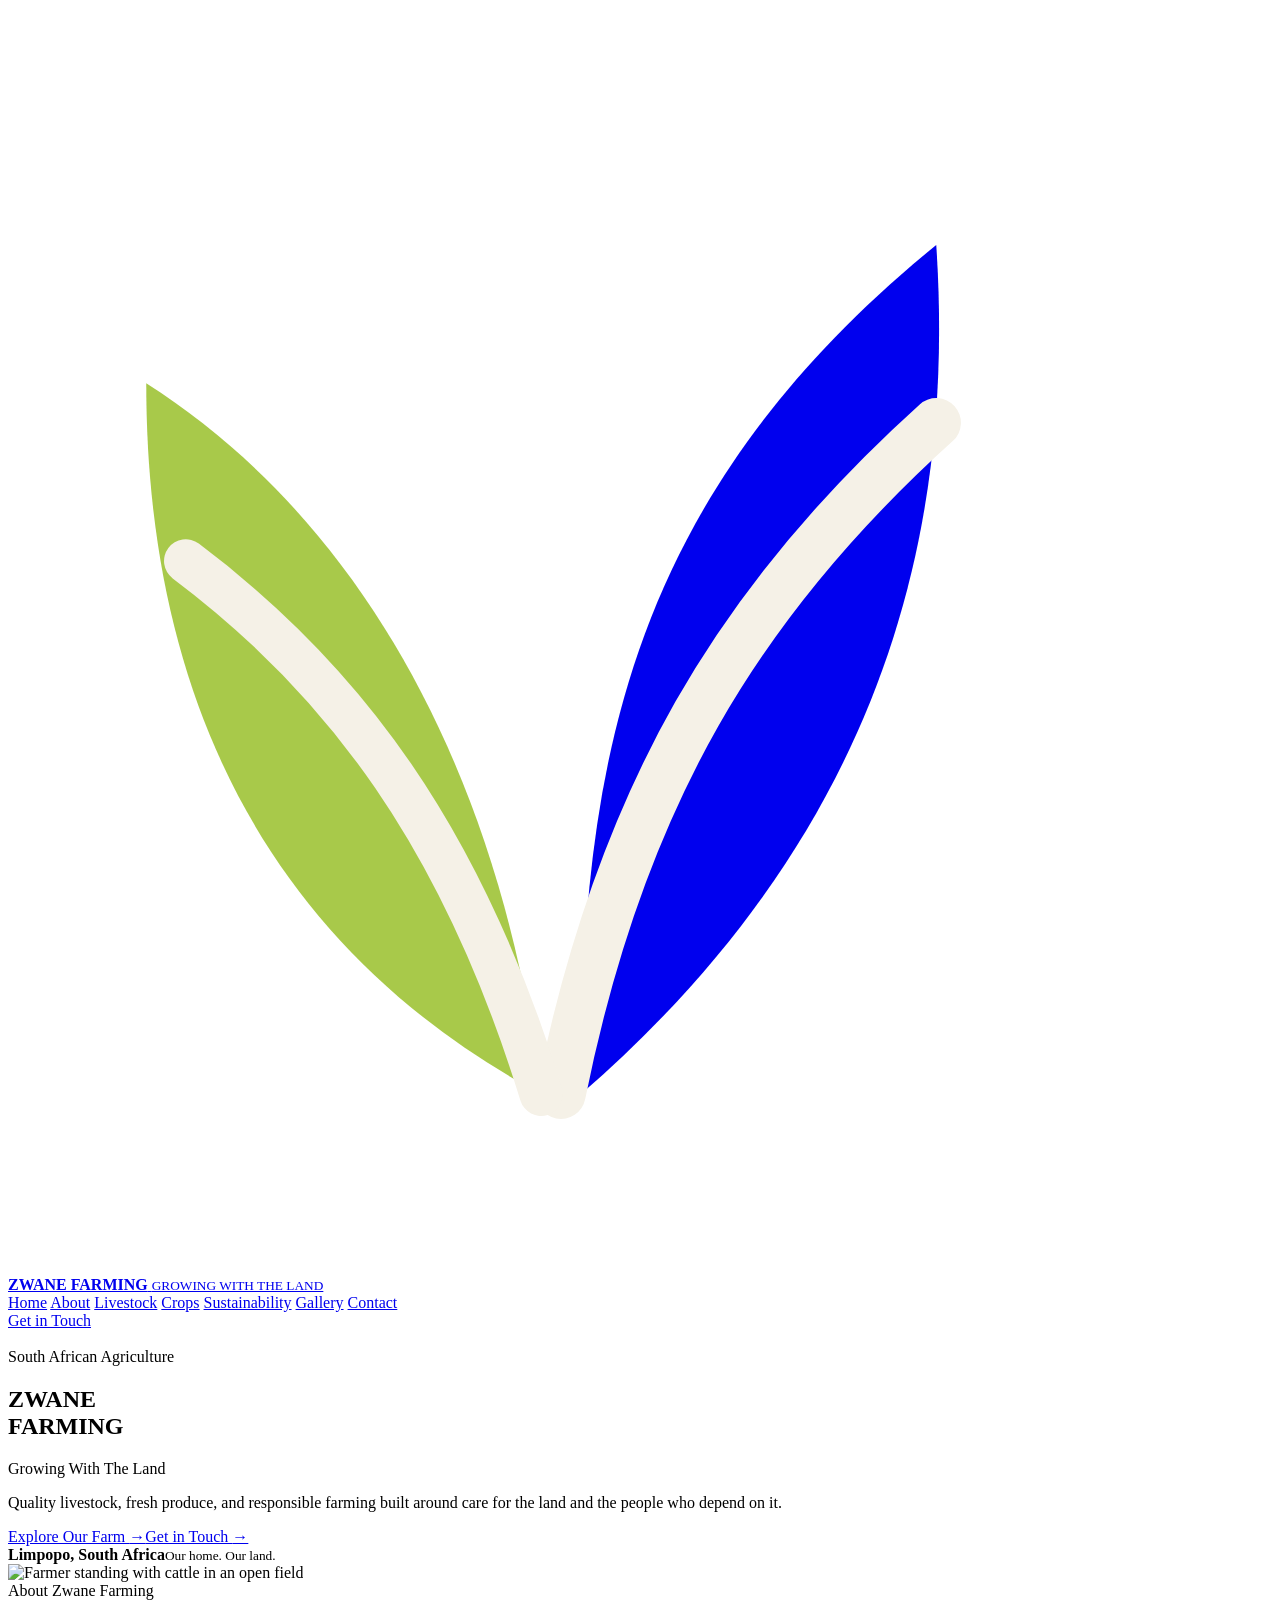
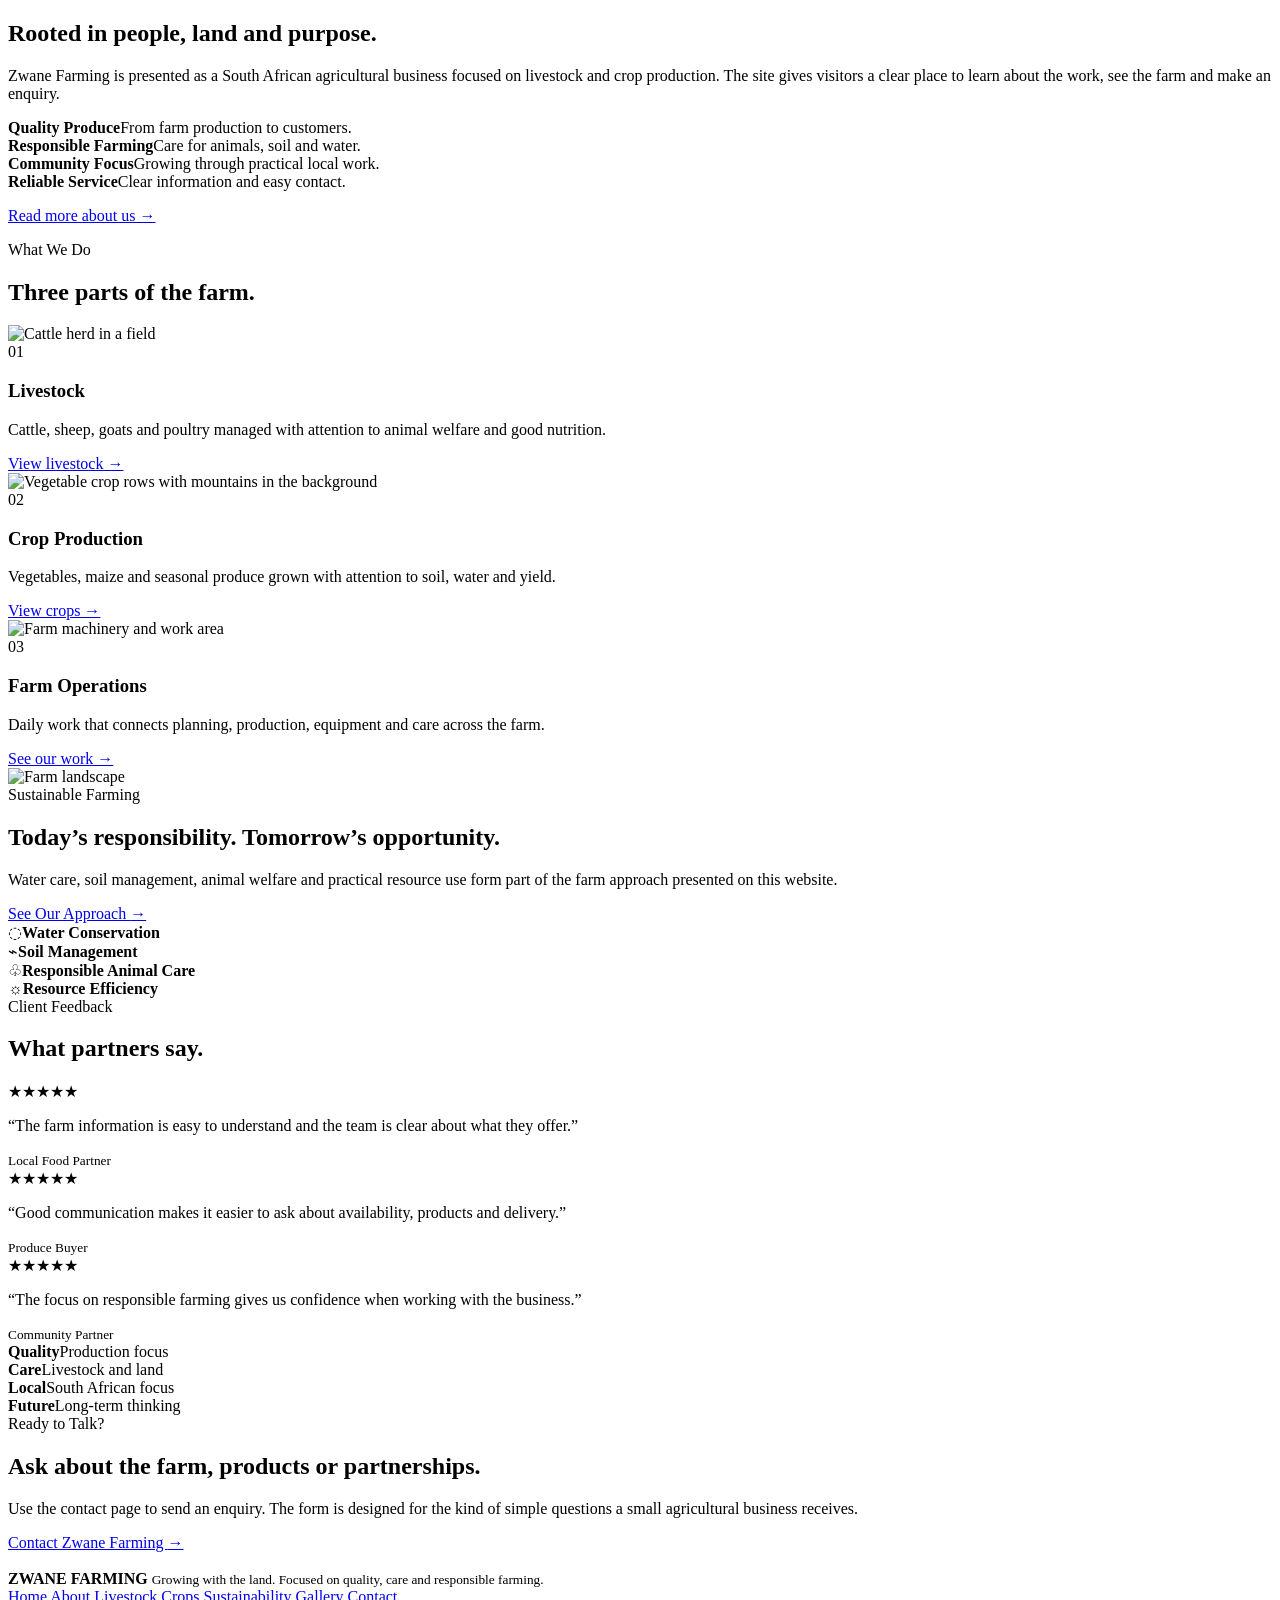
==== index.html @ e6c03361 "Add home page" ====
<!doctype html><html lang="en"><head><meta charset="utf-8"><meta name="viewport" content="width=device-width, initial-scale=1"><meta name="description" content="Zwane Farming is a South African agriculture website concept focused on livestock, crops and responsible farming."><meta name="author" content="Zwane Farming"><title>Growing With The Land | Zwane Farming</title><link rel="stylesheet" href="css/style.css"></head><body><header class="site-header">
    <div class="container nav-wrap">
        <a class="brand" href="index.html" aria-label="Zwane Farming home">
            <svg class="brand-mark" viewBox="0 0 64 64" aria-hidden="true">
                <path d="M29 55C29 39 31 25 47 12C48 27 44 42 29 55Z" fill="currentColor"/>
                <path d="M27 55C25 39 18 26 7 19C7 36 14 48 27 55Z" fill="#A8C94A"/>
                <path d="M28 55C31 40 37 30 47 21" fill="none" stroke="#F5F1E7" stroke-width="2.5" stroke-linecap="round"/>
                <path d="M27 55C23 42 17 34 9 28" fill="none" stroke="#F5F1E7" stroke-width="2.2" stroke-linecap="round"/>
            </svg>
            <span class="brand-text">
                <strong>ZWANE FARMING</strong>
                <small>GROWING WITH THE LAND</small>
            </span>
        </a>
        <nav class="main-nav" aria-label="Main navigation">
                <a href="index.html" aria-current="page">Home</a>
                <a href="about.html">About</a>
                <a href="livestock.html">Livestock</a>
                <a href="crops.html">Crops</a>
                <a href="sustainability.html">Sustainability</a>
                <a href="gallery.html">Gallery</a>
                <a href="contact.html">Contact</a>
        </nav>
        <div class="header-actions">
            <a class="nav-cta" href="contact.html">Get in Touch</a>
        </div>
    </div>
</header><main>
<section class="hero" id="home"><picture><source media="(max-width: 760px)" srcset="images/hero-900.jpg"><img class="hero-media" src="images/hero-1400.jpg" srcset="images/hero-480.jpg 480w, images/hero-900.jpg 900w, images/hero-1400.jpg 1400w" sizes="100vw" alt="Green fields and mountains at a South African farm"></picture><div class="container hero-content reveal"><div class="section-kicker light">South African Agriculture</div><h1>ZWANE<br>FARMING</h1><p class="hero-tagline">Growing With The Land</p><p class="hero-copy">Quality livestock, fresh produce, and responsible farming built around care for the land and the people who depend on it.</p><div class="hero-actions"><a class="btn btn-primary" href="about.html">Explore Our Farm <span>→</span></a><a class="btn btn-secondary" href="contact.html">Get in Touch <span>→</span></a></div></div><div class="hero-note"><strong>Limpopo, South Africa</strong><small>Our home. Our land.</small></div></section>
<section class="section section--cream"><div class="container intro-grid"><div class="image-card"><picture><source media="(max-width: 760px)" srcset="images/farmer-900.jpg"><img src="images/farmer-900.jpg" srcset="images/farmer-480.jpg 480w, images/farmer-900.jpg 900w, images/farmer-1400.jpg 1400w" sizes="(max-width: 760px) 92vw, 48vw" alt="Farmer standing with cattle in an open field" loading="lazy"></picture></div><div class="text-block"><div class="section-kicker">About Zwane Farming</div><h2>Rooted in people, land and purpose.</h2><p class="lead">Zwane Farming is presented as a South African agricultural business focused on livestock and crop production. The site gives visitors a clear place to learn about the work, see the farm and make an enquiry.</p><div class="value-grid"><div class="value-card"><strong>Quality Produce</strong><span>From farm production to customers.</span></div><div class="value-card"><strong>Responsible Farming</strong><span>Care for animals, soil and water.</span></div><div class="value-card"><strong>Community Focus</strong><span>Growing through practical local work.</span></div><div class="value-card"><strong>Reliable Service</strong><span>Clear information and easy contact.</span></div></div><p><a class="text-link" href="about.html">Read more about us →</a></p></div></div></section>
<section class="section section--white"><div class="container"><div class="section-kicker">What We Do</div><h2>Three parts of the farm.</h2><div class="card-grid"><article class="service-card"><img src="images/cattle-900.jpg" srcset="images/cattle-480.jpg 480w, images/cattle-900.jpg 900w, images/cattle-1400.jpg 1400w" sizes="(max-width: 760px) 92vw, 31vw" alt="Cattle herd in a field" loading="lazy"><div class="service-body"><span class="number">01</span><h3>Livestock</h3><p>Cattle, sheep, goats and poultry managed with attention to animal welfare and good nutrition.</p><a class="text-link" href="livestock.html">View livestock →</a></div></article><article class="service-card"><img src="images/crops-900.jpg" srcset="images/crops-480.jpg 480w, images/crops-900.jpg 900w, images/crops-1400.jpg 1400w" sizes="(max-width: 760px) 92vw, 31vw" alt="Vegetable crop rows with mountains in the background" loading="lazy"><div class="service-body"><span class="number">02</span><h3>Crop Production</h3><p>Vegetables, maize and seasonal produce grown with attention to soil, water and yield.</p><a class="text-link" href="crops.html">View crops →</a></div></article><article class="service-card"><img src="images/operations-900.jpg" srcset="images/operations-480.jpg 480w, images/operations-900.jpg 900w, images/operations-1400.jpg 1400w" sizes="(max-width: 760px) 92vw, 31vw" alt="Farm machinery and work area" loading="lazy"><div class="service-body"><span class="number">03</span><h3>Farm Operations</h3><p>Daily work that connects planning, production, equipment and care across the farm.</p><a class="text-link" href="about.html#operations">See our work →</a></div></article></div></div></section>
<section class="section sustain"><img class="sustain-bg" src="images/hero-1400.jpg" alt="Farm landscape" aria-hidden="true" loading="lazy"><div class="sustain-overlay"></div><div class="container sustain-inner"><div class="sustain-copy"><div class="section-kicker light">Sustainable Farming</div><h2>Today’s responsibility. Tomorrow’s opportunity.</h2><p>Water care, soil management, animal welfare and practical resource use form part of the farm approach presented on this website.</p><a class="btn btn-primary" href="sustainability.html">See Our Approach <span>→</span></a></div><div class="sustain-points"><div class="sustain-point"><span>◌</span><strong>Water Conservation</strong></div><div class="sustain-point"><span>⌁</span><strong>Soil Management</strong></div><div class="sustain-point"><span>♧</span><strong>Responsible Animal Care</strong></div><div class="sustain-point"><span>☼</span><strong>Resource Efficiency</strong></div></div></div></section>
<section class="section section--cream"><div class="container"><div class="section-kicker">Client Feedback</div><h2>What partners say.</h2><div class="testimonial-grid"><article class="testimonial"><div class="stars">★★★★★</div><p>“The farm information is easy to understand and the team is clear about what they offer.”</p><small>Local Food Partner</small></article><article class="testimonial"><div class="stars">★★★★★</div><p>“Good communication makes it easier to ask about availability, products and delivery.”</p><small>Produce Buyer</small></article><article class="testimonial"><div class="stars">★★★★★</div><p>“The focus on responsible farming gives us confidence when working with the business.”</p><small>Community Partner</small></article></div></div></section>
<section class="section stats"><div class="container stats-grid"><div class="stat"><strong>Quality</strong><span>Production focus</span></div><div class="stat"><strong>Care</strong><span>Livestock and land</span></div><div class="stat"><strong>Local</strong><span>South African focus</span></div><div class="stat"><strong>Future</strong><span>Long-term thinking</span></div></div></section>
<section class="section section--white"><div class="container two-col"><div class="text-block"><div class="section-kicker">Ready to Talk?</div><h2>Ask about the farm, products or partnerships.</h2><p class="lead">Use the contact page to send an enquiry. The form is designed for the kind of simple questions a small agricultural business receives.</p><a class="btn btn-primary" href="contact.html">Contact Zwane Farming <span>→</span></a></div><div class="image-card"><picture><img src="images/crops-900.jpg" srcset="images/crops-480.jpg 480w, images/crops-900.jpg 900w, images/crops-1400.jpg 1400w" sizes="(max-width: 760px) 92vw, 45vw" alt="Crop field at Zwane Farming" loading="lazy"></picture></div></div></section></main><footer class="site-footer">
    <div class="container footer-inner">
        <div class="footer-brand-copy">
            <strong>ZWANE FARMING</strong>
            <small>Growing with the land. Focused on quality, care and responsible farming.</small>
        </div>
        <nav class="footer-links" aria-label="Footer navigation">
            <a href="index.html">Home</a>
            <a href="about.html">About</a>
            <a href="livestock.html">Livestock</a>
            <a href="crops.html">Crops</a>
            <a href="sustainability.html">Sustainability</a>
            <a href="gallery.html">Gallery</a>
            <a href="contact.html">Contact</a>
        </nav>
        <small class="copyright">© 2026 Zwane Farming</small>
    </div>
</footer></body></html>
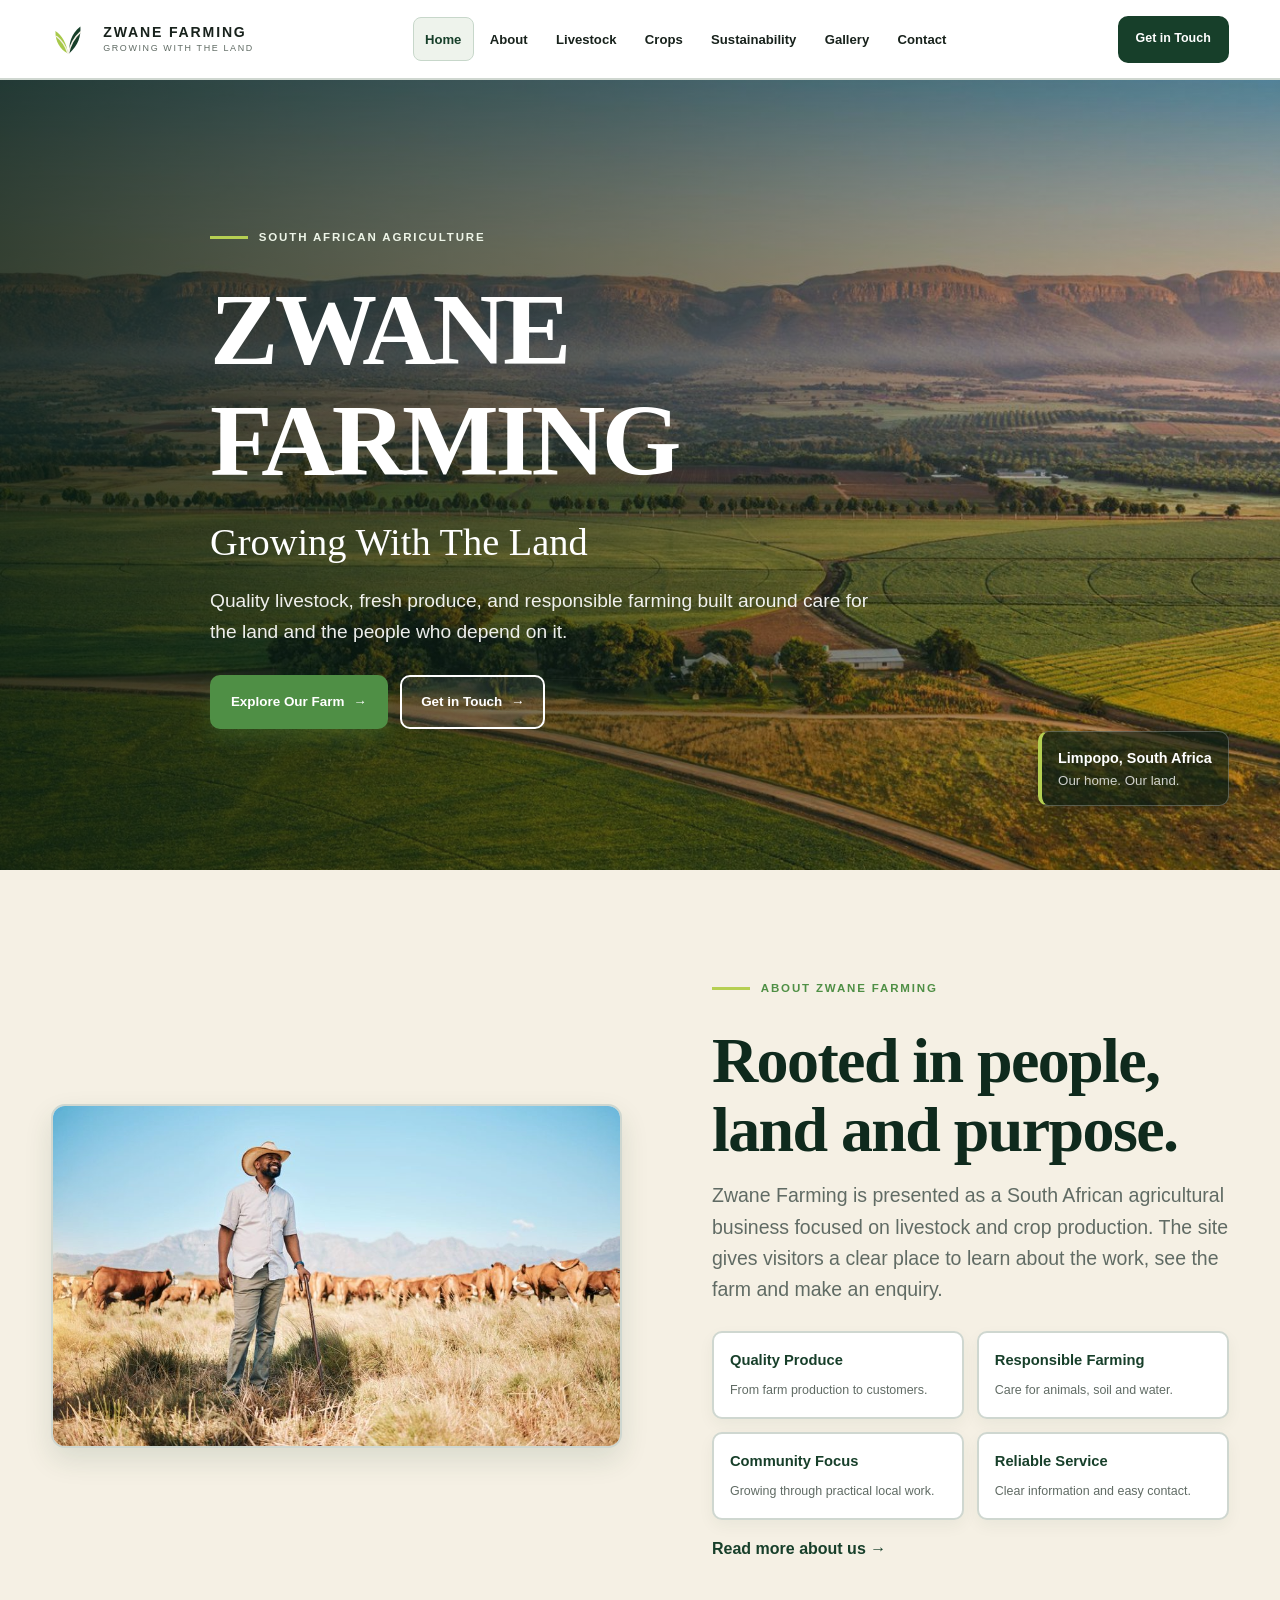
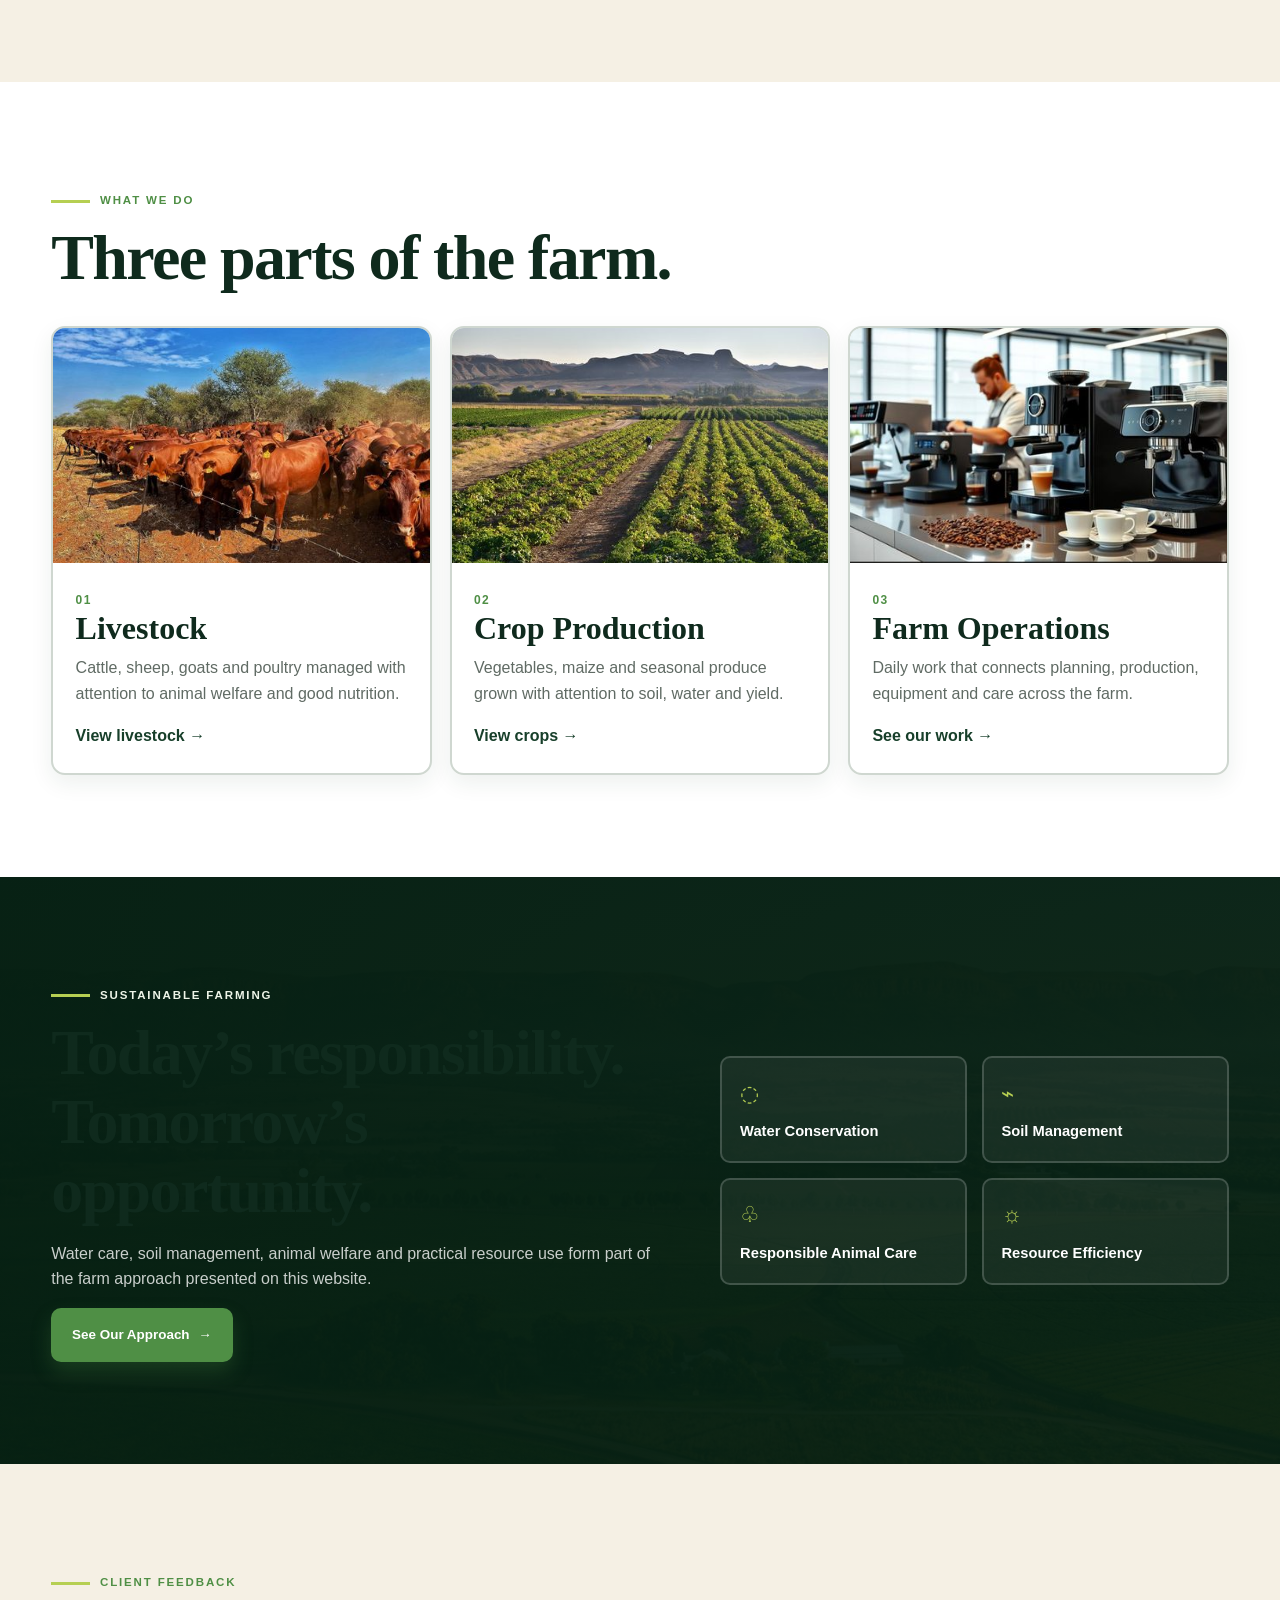
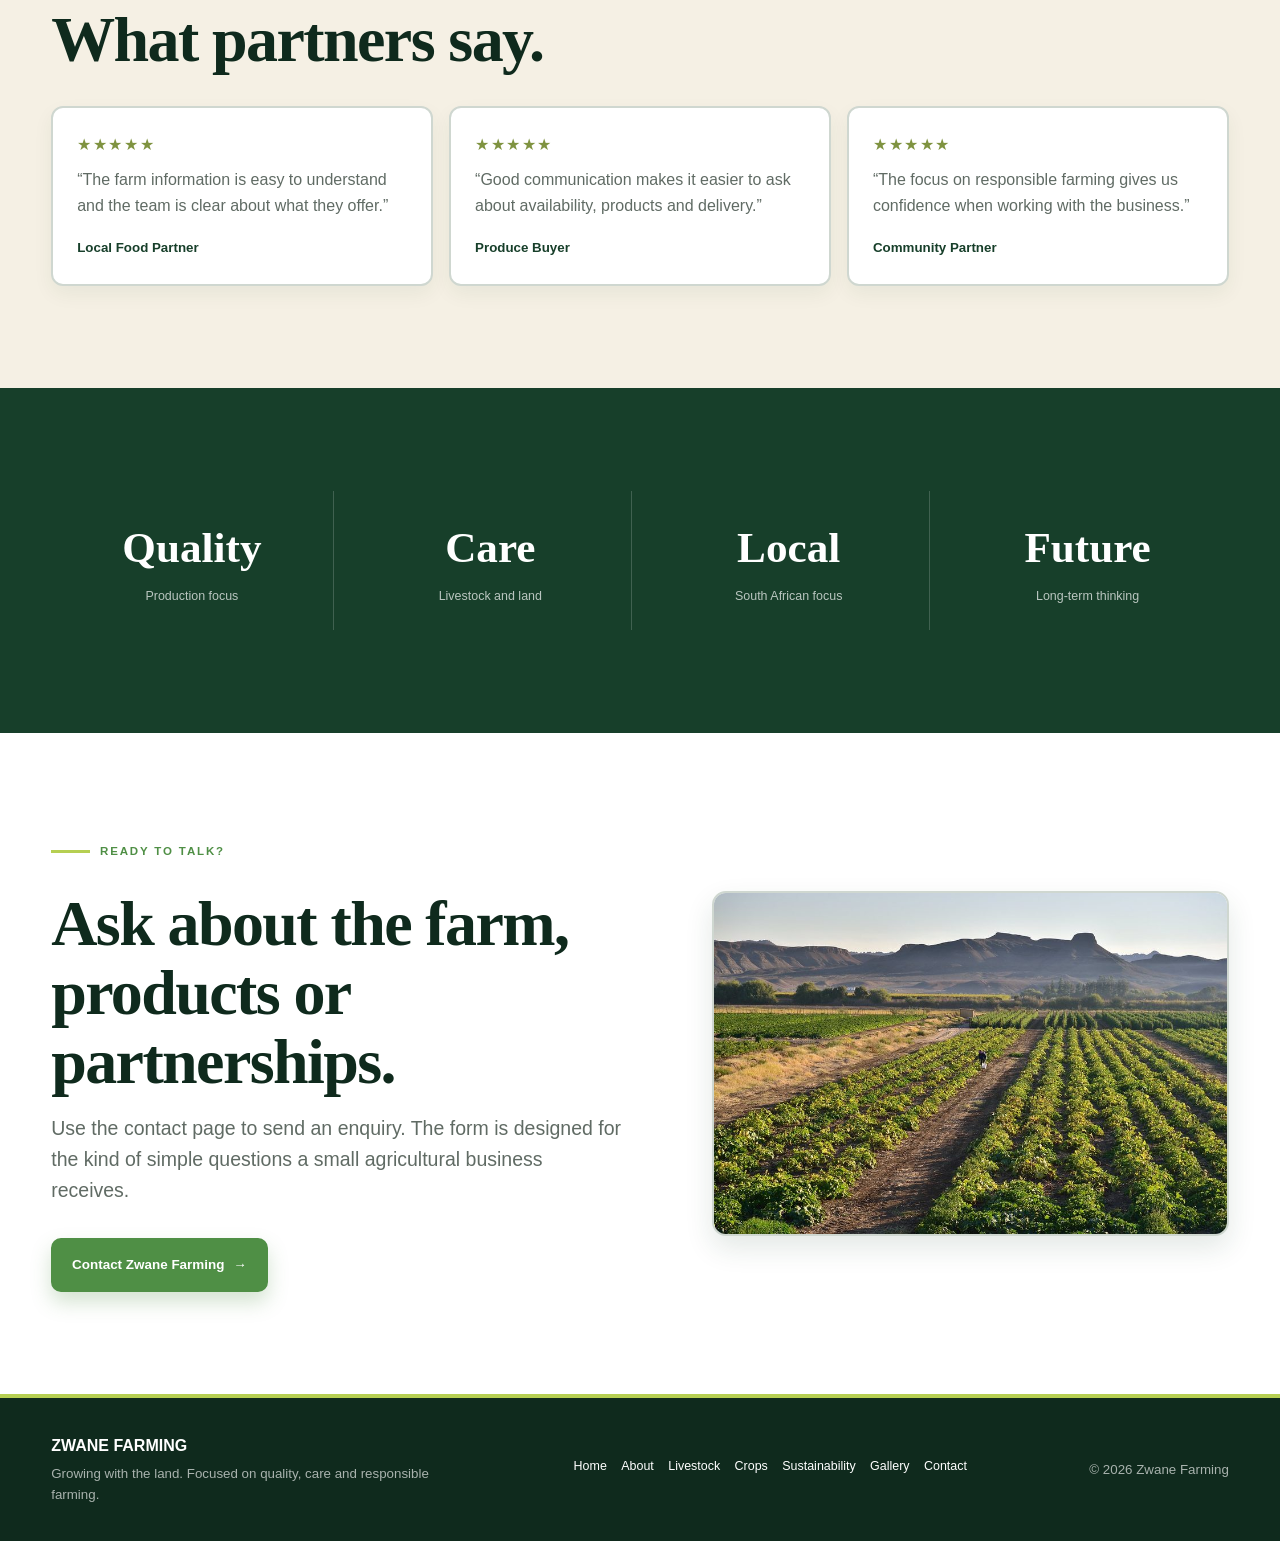
==== commit f9cb3a0e: "Update index.html for local responsive images" ====
--- a/index.html
+++ b/index.html
@@ -26,13 +26,13 @@
         </div>
     </div>
 </header><main>
-<section class="hero" id="home"><picture><source media="(max-width: 760px)" srcset="images/hero-900.jpg"><img class="hero-media" src="images/hero-1400.jpg" srcset="images/hero-480.jpg 480w, images/hero-900.jpg 900w, images/hero-1400.jpg 1400w" sizes="100vw" alt="Green fields and mountains at a South African farm"></picture><div class="container hero-content reveal"><div class="section-kicker light">South African Agriculture</div><h1>ZWANE<br>FARMING</h1><p class="hero-tagline">Growing With The Land</p><p class="hero-copy">Quality livestock, fresh produce, and responsible farming built around care for the land and the people who depend on it.</p><div class="hero-actions"><a class="btn btn-primary" href="about.html">Explore Our Farm <span>→</span></a><a class="btn btn-secondary" href="contact.html">Get in Touch <span>→</span></a></div></div><div class="hero-note"><strong>Limpopo, South Africa</strong><small>Our home. Our land.</small></div></section>
-<section class="section section--cream"><div class="container intro-grid"><div class="image-card"><picture><source media="(max-width: 760px)" srcset="images/farmer-900.jpg"><img src="images/farmer-900.jpg" srcset="images/farmer-480.jpg 480w, images/farmer-900.jpg 900w, images/farmer-1400.jpg 1400w" sizes="(max-width: 760px) 92vw, 48vw" alt="Farmer standing with cattle in an open field" loading="lazy"></picture></div><div class="text-block"><div class="section-kicker">About Zwane Farming</div><h2>Rooted in people, land and purpose.</h2><p class="lead">Zwane Farming is presented as a South African agricultural business focused on livestock and crop production. The site gives visitors a clear place to learn about the work, see the farm and make an enquiry.</p><div class="value-grid"><div class="value-card"><strong>Quality Produce</strong><span>From farm production to customers.</span></div><div class="value-card"><strong>Responsible Farming</strong><span>Care for animals, soil and water.</span></div><div class="value-card"><strong>Community Focus</strong><span>Growing through practical local work.</span></div><div class="value-card"><strong>Reliable Service</strong><span>Clear information and easy contact.</span></div></div><p><a class="text-link" href="about.html">Read more about us →</a></p></div></div></section>
-<section class="section section--white"><div class="container"><div class="section-kicker">What We Do</div><h2>Three parts of the farm.</h2><div class="card-grid"><article class="service-card"><img src="images/cattle-900.jpg" srcset="images/cattle-480.jpg 480w, images/cattle-900.jpg 900w, images/cattle-1400.jpg 1400w" sizes="(max-width: 760px) 92vw, 31vw" alt="Cattle herd in a field" loading="lazy"><div class="service-body"><span class="number">01</span><h3>Livestock</h3><p>Cattle, sheep, goats and poultry managed with attention to animal welfare and good nutrition.</p><a class="text-link" href="livestock.html">View livestock →</a></div></article><article class="service-card"><img src="images/crops-900.jpg" srcset="images/crops-480.jpg 480w, images/crops-900.jpg 900w, images/crops-1400.jpg 1400w" sizes="(max-width: 760px) 92vw, 31vw" alt="Vegetable crop rows with mountains in the background" loading="lazy"><div class="service-body"><span class="number">02</span><h3>Crop Production</h3><p>Vegetables, maize and seasonal produce grown with attention to soil, water and yield.</p><a class="text-link" href="crops.html">View crops →</a></div></article><article class="service-card"><img src="images/operations-900.jpg" srcset="images/operations-480.jpg 480w, images/operations-900.jpg 900w, images/operations-1400.jpg 1400w" sizes="(max-width: 760px) 92vw, 31vw" alt="Farm machinery and work area" loading="lazy"><div class="service-body"><span class="number">03</span><h3>Farm Operations</h3><p>Daily work that connects planning, production, equipment and care across the farm.</p><a class="text-link" href="about.html#operations">See our work →</a></div></article></div></div></section>
-<section class="section sustain"><img class="sustain-bg" src="images/hero-1400.jpg" alt="Farm landscape" aria-hidden="true" loading="lazy"><div class="sustain-overlay"></div><div class="container sustain-inner"><div class="sustain-copy"><div class="section-kicker light">Sustainable Farming</div><h2>Today’s responsibility. Tomorrow’s opportunity.</h2><p>Water care, soil management, animal welfare and practical resource use form part of the farm approach presented on this website.</p><a class="btn btn-primary" href="sustainability.html">See Our Approach <span>→</span></a></div><div class="sustain-points"><div class="sustain-point"><span>◌</span><strong>Water Conservation</strong></div><div class="sustain-point"><span>⌁</span><strong>Soil Management</strong></div><div class="sustain-point"><span>♧</span><strong>Responsible Animal Care</strong></div><div class="sustain-point"><span>☼</span><strong>Resource Efficiency</strong></div></div></div></section>
+<section class="hero" id="home"><picture><source media="(max-width: 760px)" srcset="images/hero-900.svg"><img class="hero-media" src="images/hero-1400.svg" srcset="images/hero-480.svg 480w, images/hero-900.svg 900w, images/hero-1400.svg 1400w" sizes="100vw" alt="Green fields and mountains at a South African farm"></picture><div class="container hero-content reveal"><div class="section-kicker light">South African Agriculture</div><h1>ZWANE<br>FARMING</h1><p class="hero-tagline">Growing With The Land</p><p class="hero-copy">Quality livestock, fresh produce, and responsible farming built around care for the land and the people who depend on it.</p><div class="hero-actions"><a class="btn btn-primary" href="about.html">Explore Our Farm <span>→</span></a><a class="btn btn-secondary" href="contact.html">Get in Touch <span>→</span></a></div></div><div class="hero-note"><strong>Limpopo, South Africa</strong><small>Our home. Our land.</small></div></section>
+<section class="section section--cream"><div class="container intro-grid"><div class="image-card"><picture><source media="(max-width: 760px)" srcset="images/farmer-900.svg"><img src="images/farmer-900.svg" srcset="images/farmer-480.svg 480w, images/farmer-900.svg 900w, images/farmer-1400.svg 1400w" sizes="(max-width: 760px) 92vw, 48vw" alt="Farmer standing with cattle in an open field" loading="lazy"></picture></div><div class="text-block"><div class="section-kicker">About Zwane Farming</div><h2>Rooted in people, land and purpose.</h2><p class="lead">Zwane Farming is presented as a South African agricultural business focused on livestock and crop production. The site gives visitors a clear place to learn about the work, see the farm and make an enquiry.</p><div class="value-grid"><div class="value-card"><strong>Quality Produce</strong><span>From farm production to customers.</span></div><div class="value-card"><strong>Responsible Farming</strong><span>Care for animals, soil and water.</span></div><div class="value-card"><strong>Community Focus</strong><span>Growing through practical local work.</span></div><div class="value-card"><strong>Reliable Service</strong><span>Clear information and easy contact.</span></div></div><p><a class="text-link" href="about.html">Read more about us →</a></p></div></div></section>
+<section class="section section--white"><div class="container"><div class="section-kicker">What We Do</div><h2>Three parts of the farm.</h2><div class="card-grid"><article class="service-card"><img src="images/cattle-900.svg" srcset="images/cattle-480.svg 480w, images/cattle-900.svg 900w, images/cattle-1400.svg 1400w" sizes="(max-width: 760px) 92vw, 31vw" alt="Cattle herd in a field" loading="lazy"><div class="service-body"><span class="number">01</span><h3>Livestock</h3><p>Cattle, sheep, goats and poultry managed with attention to animal welfare and good nutrition.</p><a class="text-link" href="livestock.html">View livestock →</a></div></article><article class="service-card"><img src="images/crops-900.svg" srcset="images/crops-480.svg 480w, images/crops-900.svg 900w, images/crops-1400.svg 1400w" sizes="(max-width: 760px) 92vw, 31vw" alt="Vegetable crop rows with mountains in the background" loading="lazy"><div class="service-body"><span class="number">02</span><h3>Crop Production</h3><p>Vegetables, maize and seasonal produce grown with attention to soil, water and yield.</p><a class="text-link" href="crops.html">View crops →</a></div></article><article class="service-card"><img src="images/operations-900.svg" srcset="images/operations-480.svg 480w, images/operations-900.svg 900w, images/operations-1400.svg 1400w" sizes="(max-width: 760px) 92vw, 31vw" alt="Farm machinery and work area" loading="lazy"><div class="service-body"><span class="number">03</span><h3>Farm Operations</h3><p>Daily work that connects planning, production, equipment and care across the farm.</p><a class="text-link" href="about.html#operations">See our work →</a></div></article></div></div></section>
+<section class="section sustain"><img class="sustain-bg" src="images/hero-1400.svg" alt="Farm landscape" aria-hidden="true" loading="lazy"><div class="sustain-overlay"></div><div class="container sustain-inner"><div class="sustain-copy"><div class="section-kicker light">Sustainable Farming</div><h2>Today’s responsibility. Tomorrow’s opportunity.</h2><p>Water care, soil management, animal welfare and practical resource use form part of the farm approach presented on this website.</p><a class="btn btn-primary" href="sustainability.html">See Our Approach <span>→</span></a></div><div class="sustain-points"><div class="sustain-point"><span>◌</span><strong>Water Conservation</strong></div><div class="sustain-point"><span>⌁</span><strong>Soil Management</strong></div><div class="sustain-point"><span>♧</span><strong>Responsible Animal Care</strong></div><div class="sustain-point"><span>☼</span><strong>Resource Efficiency</strong></div></div></div></section>
 <section class="section section--cream"><div class="container"><div class="section-kicker">Client Feedback</div><h2>What partners say.</h2><div class="testimonial-grid"><article class="testimonial"><div class="stars">★★★★★</div><p>“The farm information is easy to understand and the team is clear about what they offer.”</p><small>Local Food Partner</small></article><article class="testimonial"><div class="stars">★★★★★</div><p>“Good communication makes it easier to ask about availability, products and delivery.”</p><small>Produce Buyer</small></article><article class="testimonial"><div class="stars">★★★★★</div><p>“The focus on responsible farming gives us confidence when working with the business.”</p><small>Community Partner</small></article></div></div></section>
 <section class="section stats"><div class="container stats-grid"><div class="stat"><strong>Quality</strong><span>Production focus</span></div><div class="stat"><strong>Care</strong><span>Livestock and land</span></div><div class="stat"><strong>Local</strong><span>South African focus</span></div><div class="stat"><strong>Future</strong><span>Long-term thinking</span></div></div></section>
-<section class="section section--white"><div class="container two-col"><div class="text-block"><div class="section-kicker">Ready to Talk?</div><h2>Ask about the farm, products or partnerships.</h2><p class="lead">Use the contact page to send an enquiry. The form is designed for the kind of simple questions a small agricultural business receives.</p><a class="btn btn-primary" href="contact.html">Contact Zwane Farming <span>→</span></a></div><div class="image-card"><picture><img src="images/crops-900.jpg" srcset="images/crops-480.jpg 480w, images/crops-900.jpg 900w, images/crops-1400.jpg 1400w" sizes="(max-width: 760px) 92vw, 45vw" alt="Crop field at Zwane Farming" loading="lazy"></picture></div></div></section></main><footer class="site-footer">
+<section class="section section--white"><div class="container two-col"><div class="text-block"><div class="section-kicker">Ready to Talk?</div><h2>Ask about the farm, products or partnerships.</h2><p class="lead">Use the contact page to send an enquiry. The form is designed for the kind of simple questions a small agricultural business receives.</p><a class="btn btn-primary" href="contact.html">Contact Zwane Farming <span>→</span></a></div><div class="image-card"><picture><img src="images/crops-900.svg" srcset="images/crops-480.svg 480w, images/crops-900.svg 900w, images/crops-1400.svg 1400w" sizes="(max-width: 760px) 92vw, 45vw" alt="Crop field at Zwane Farming" loading="lazy"></picture></div></div></section></main><footer class="site-footer">
     <div class="container footer-inner">
         <div class="footer-brand-copy">
             <strong>ZWANE FARMING</strong>
--- a/css/style.css
+++ b/css/style.css
@@ -0,0 +1,1000 @@
+:root {
+    --forest: #173f2a;
+    --forest-dark: #0f2a1d;
+    --forest-light: #2d6545;
+    --leaf: #4f8f45;
+    --lime: #b6cf52;
+    --cream: #f5f0e4;
+    --sand: #e1d8c7;
+    --ink: #18221c;
+    --muted: #606b64;
+    --white: #ffffff;
+    --line: #cfd7d0;
+    --line-dark: #95a39a;
+    --shadow: 0 12px 28px rgba(23, 63, 42, 0.12);
+    --shadow-hover: 0 18px 38px rgba(23, 63, 42, 0.20);
+    --radius: 14px;
+    --max: 1180px;
+}
+
+/* =========================
+   DEFAULT CSS STYLES
+   ========================= */
+*, *::before, *::after {
+    box-sizing: border-box;
+}
+
+html {
+    scroll-behavior: smooth;
+}
+
+body {
+    margin: 0;
+    font-family: Arial, Helvetica, sans-serif;
+    font-size: 16px;
+    line-height: 1.6;
+    color: var(--ink);
+    background: var(--cream);
+}
+
+img {
+    display: block;
+    max-width: 100%;
+    height: auto;
+}
+
+a {
+    color: inherit;
+    text-decoration: none;
+}
+
+button,
+input,
+select,
+textarea {
+    font: inherit;
+}
+
+button {
+    cursor: pointer;
+}
+
+p {
+    margin: 0 0 1rem;
+}
+
+section {
+    scroll-margin-top: 90px;
+}
+
+.container {
+    width: min(92%, var(--max));
+    margin-inline: auto;
+}
+
+.section {
+    padding: clamp(4rem, 8vw, 7rem) 0;
+}
+
+.section--cream {
+    background: var(--cream);
+}
+
+.section--white {
+    background: var(--white);
+}
+
+/* =========================
+   TYPOGRAPHY
+   ========================= */
+h1,
+h2,
+h3 {
+    margin-top: 0;
+    font-family: Georgia, "Times New Roman", serif;
+    line-height: 1.08;
+    color: var(--forest-dark);
+}
+
+h1 {
+    margin-bottom: 1rem;
+    font-size: clamp(3rem, 8vw, 7.5rem);
+    font-weight: 700;
+    letter-spacing: -0.035em;
+}
+
+h2 {
+    margin-bottom: 1rem;
+    font-size: clamp(2.2rem, 5vw, 4.4rem);
+    font-weight: 700;
+    letter-spacing: -0.025em;
+}
+
+h3 {
+    margin-bottom: 0.6rem;
+    font-size: clamp(1.35rem, 3vw, 2rem);
+}
+
+.lead {
+    max-width: 46rem;
+    font-size: clamp(1.05rem, 1.7vw, 1.22rem);
+    color: var(--muted);
+}
+
+.section-kicker {
+    display: inline-flex;
+    align-items: center;
+    gap: 0.65rem;
+    margin-bottom: 1rem;
+    color: var(--leaf);
+    font-size: 0.72rem;
+    font-weight: 700;
+    letter-spacing: 0.16em;
+    line-height: 1;
+    text-transform: uppercase;
+}
+
+.section-kicker::before {
+    content: "";
+    width: 2.4rem;
+    height: 3px;
+    background: var(--lime);
+}
+
+.section-kicker.light {
+    color: #eef5e8;
+}
+
+.section-kicker.light::before {
+    background: var(--lime);
+}
+
+/* =========================
+   KEYBOARD FOCUS
+   ========================= */
+a:focus-visible,
+button:focus-visible,
+input:focus-visible,
+select:focus-visible,
+textarea:focus-visible {
+    outline: 3px solid var(--lime);
+    outline-offset: 4px;
+}
+
+/* =========================
+   HEADER AND NAVIGATION
+   ========================= */
+.site-header {
+    position: sticky;
+    top: 0;
+    z-index: 50;
+    background: rgba(255, 255, 255, 0.97);
+    border-bottom: 2px solid var(--line);
+}
+
+.nav-wrap {
+    min-height: 78px;
+    display: flex;
+    align-items: center;
+    justify-content: space-between;
+    gap: 1.2rem;
+}
+
+.brand {
+    display: inline-flex;
+    align-items: center;
+    gap: 0.75rem;
+    min-width: max-content;
+}
+
+.brand-mark {
+    width: 2.5rem;
+    height: 2.5rem;
+    flex: 0 0 auto;
+    color: var(--forest);
+}
+
+.brand-text {
+    display: grid;
+    line-height: 1;
+}
+
+.brand-text strong {
+    font-size: 0.88rem;
+    letter-spacing: 0.13em;
+}
+
+.brand-text small {
+    margin-top: 0.3rem;
+    color: var(--muted);
+    font-size: 0.56rem;
+    letter-spacing: 0.18em;
+}
+
+.main-nav {
+    display: flex;
+    align-items: center;
+    justify-content: center;
+    gap: 0.25rem;
+}
+
+.main-nav a {
+    position: relative;
+    padding: 0.65rem 0.7rem;
+    border: 1px solid transparent;
+    color: var(--ink);
+    border-radius: 8px;
+    font-size: 0.82rem;
+    font-weight: 700;
+    transition: background-color 0.2s ease, color 0.2s ease, border-color 0.2s ease, transform 0.2s ease;
+}
+
+.main-nav a:hover,
+.main-nav a[aria-current="page"] {
+    background: #eef3ec;
+    border-color: #c7d7ca;
+    color: var(--forest);
+}
+
+.main-nav a:active {
+    transform: translateY(2px);
+}
+
+.main-nav a:focus-visible {
+    border-color: var(--lime);
+}
+
+.nav-cta,
+.btn {
+    display: inline-flex;
+    align-items: center;
+    justify-content: center;
+    gap: 0.55rem;
+    border-radius: 10px;
+    font-weight: 700;
+    transition: transform 0.2s ease, box-shadow 0.2s ease, background-color 0.2s ease, color 0.2s ease, border-color 0.2s ease;
+}
+
+.nav-cta {
+    padding: 0.72rem 1rem;
+    border: 2px solid var(--forest);
+    background: var(--forest);
+    color: var(--white);
+    font-size: 0.78rem;
+}
+
+.nav-cta:hover {
+    background: var(--white);
+    color: var(--forest);
+    box-shadow: var(--shadow);
+    transform: translateY(-2px);
+}
+
+.nav-cta:active {
+    transform: translateY(1px);
+}
+
+/* =========================
+   HERO
+   ========================= */
+.hero {
+    position: relative;
+    min-height: 78vh;
+    display: grid;
+    align-items: center;
+    overflow: hidden;
+    background: var(--forest);
+    color: var(--white);
+}
+
+.hero::before {
+    content: "";
+    position: absolute;
+    inset: 0;
+    z-index: 1;
+    background: linear-gradient(90deg, rgba(4, 26, 16, 0.80) 0%, rgba(4, 26, 16, 0.55) 48%, rgba(4, 26, 16, 0.20) 100%);
+}
+
+.hero-media {
+    position: absolute;
+    inset: 0;
+    width: 100%;
+    height: 100%;
+    object-fit: cover;
+}
+
+.hero-content {
+    position: relative;
+    z-index: 2;
+    max-width: 860px;
+    padding: clamp(5rem, 11vw, 9rem) 0;
+}
+
+.hero h1 {
+    margin: 1rem 0;
+    color: var(--white);
+}
+
+.hero-tagline {
+    margin-bottom: 0.8rem;
+    font-family: Georgia, "Times New Roman", serif;
+    font-size: clamp(1.5rem, 3vw, 2.6rem);
+}
+
+.hero-copy {
+    max-width: 42rem;
+    color: rgba(255, 255, 255, 0.92);
+    font-size: clamp(1rem, 1.7vw, 1.2rem);
+}
+
+.hero-actions {
+    display: flex;
+    flex-wrap: wrap;
+    gap: 0.8rem;
+    margin-top: 1.7rem;
+}
+
+.btn {
+    padding: 0.88rem 1.18rem;
+    border: 2px solid transparent;
+    font-size: 0.84rem;
+}
+
+.btn-primary {
+    border-color: var(--leaf);
+    background: var(--leaf);
+    color: var(--white);
+    box-shadow: 0 10px 20px rgba(79, 143, 69, 0.25);
+}
+
+.btn-primary:hover {
+    background: #3e7a36;
+    border-color: #3e7a36;
+    box-shadow: 0 15px 26px rgba(79, 143, 69, 0.34);
+    transform: translateY(-2px);
+}
+
+.btn-primary:active {
+    transform: translateY(1px) scale(0.99);
+}
+
+.btn-secondary {
+    border-color: var(--white);
+    background: rgba(255, 255, 255, 0.08);
+    color: var(--white);
+}
+
+.btn-secondary:hover {
+    background: var(--white);
+    color: var(--forest);
+}
+
+.btn-secondary:active {
+    transform: translateY(1px);
+}
+
+.hero-note {
+    position: absolute;
+    right: 4%;
+    bottom: 8%;
+    z-index: 2;
+    min-width: 190px;
+    padding: 0.9rem 1rem;
+    border: 1px solid rgba(255, 255, 255, 0.25);
+    border-left: 4px solid var(--lime);
+    border-radius: 10px;
+    background: rgba(7, 28, 18, 0.62);
+    box-shadow: 0 12px 24px rgba(0, 0, 0, 0.16);
+}
+
+.hero-note strong,
+.hero-note small {
+    display: block;
+}
+
+.hero-note strong {
+    font-size: 0.9rem;
+}
+
+.hero-note small {
+    color: rgba(255, 255, 255, 0.78);
+}
+
+/* =========================
+   LAYOUT
+   ========================= */
+.intro-grid,
+.two-col {
+    display: grid;
+    grid-template-columns: 1.05fr 0.95fr;
+    gap: clamp(2rem, 7vw, 6rem);
+    align-items: center;
+}
+
+.image-card {
+    overflow: hidden;
+    border: 2px solid var(--line);
+    border-radius: var(--radius);
+    background: var(--white);
+    box-shadow: var(--shadow);
+}
+
+.image-card img {
+    width: 100%;
+    height: 100%;
+    object-fit: cover;
+    transition: transform 0.3s ease, filter 0.3s ease;
+}
+
+.image-card:hover {
+    border-color: var(--leaf);
+    box-shadow: var(--shadow-hover);
+}
+
+.image-card:hover img {
+    transform: scale(1.03);
+    filter: saturate(1.05);
+}
+
+.text-block > * + * {
+    margin-top: 1rem;
+}
+
+.value-grid {
+    display: grid;
+    grid-template-columns: repeat(2, 1fr);
+    gap: 0.8rem;
+    margin-top: 1.6rem;
+}
+
+.value-card {
+    padding: 1rem;
+    border: 2px solid var(--line);
+    border-radius: 10px;
+    background: var(--white);
+    box-shadow: 0 6px 16px rgba(23, 63, 42, 0.05);
+    transition: transform 0.2s ease, border-color 0.2s ease, box-shadow 0.2s ease;
+}
+
+.value-card:hover {
+    border-color: var(--lime);
+    box-shadow: 0 10px 22px rgba(23, 63, 42, 0.10);
+    transform: translateY(-3px);
+}
+
+.value-card strong {
+    display: block;
+    margin-bottom: 0.2rem;
+    color: var(--forest);
+    font-size: 0.92rem;
+}
+
+.value-card span {
+    color: var(--muted);
+    font-size: 0.78rem;
+}
+
+.card-grid {
+    display: grid;
+    grid-template-columns: repeat(3, 1fr);
+    gap: 1.1rem;
+    margin-top: 2.1rem;
+}
+
+.service-card {
+    overflow: hidden;
+    border: 2px solid var(--line);
+    border-radius: var(--radius);
+    background: var(--white);
+    box-shadow: 0 8px 22px rgba(23, 63, 42, 0.08);
+    transition: transform 0.25s ease, box-shadow 0.25s ease, border-color 0.25s ease;
+}
+
+.service-card:hover {
+    border-color: var(--leaf);
+    box-shadow: var(--shadow-hover);
+    transform: translateY(-7px);
+}
+
+.service-card:active {
+    transform: translateY(-2px) scale(0.995);
+}
+
+.service-card img {
+    width: 100%;
+    aspect-ratio: 16 / 10;
+    object-fit: cover;
+}
+
+.service-body {
+    padding: 1.4rem;
+}
+
+.service-body .number {
+    color: var(--leaf);
+    font-size: 0.75rem;
+    font-weight: 700;
+    letter-spacing: 0.12em;
+}
+
+.service-body p {
+    color: var(--muted);
+}
+
+.text-link {
+    display: inline-flex;
+    align-items: center;
+    gap: 0.4rem;
+    border-bottom: 2px solid transparent;
+    color: var(--forest);
+    font-weight: 700;
+    transition: color 0.2s ease, border-color 0.2s ease, transform 0.2s ease;
+}
+
+.text-link:hover {
+    border-color: var(--lime);
+    color: var(--leaf);
+}
+
+.text-link:active {
+    transform: translateX(2px);
+}
+
+/* =========================
+   FEATURE BLOCKS
+   ========================= */
+.feature {
+    display: grid;
+    grid-template-columns: 1fr 1fr;
+    min-height: 30rem;
+    overflow: hidden;
+    border: 2px solid var(--forest);
+    border-radius: var(--radius);
+    background: var(--forest);
+    color: var(--white);
+    box-shadow: var(--shadow);
+}
+
+.feature img {
+    width: 100%;
+    height: 100%;
+    object-fit: cover;
+}
+
+.feature-content {
+    display: flex;
+    flex-direction: column;
+    justify-content: center;
+    padding: clamp(2rem, 5vw, 4.4rem);
+}
+
+.feature-content p {
+    max-width: 34rem;
+    color: rgba(255, 255, 255, 0.78);
+}
+
+.feature-reverse img {
+    order: 2;
+}
+
+.feature-reverse .feature-content {
+    order: 1;
+    background: var(--forest-light);
+}
+
+/* =========================
+   SUSTAINABILITY
+   ========================= */
+.sustain {
+    position: relative;
+    overflow: hidden;
+    background: var(--forest-dark);
+    color: var(--white);
+}
+
+.sustain-bg {
+    position: absolute;
+    inset: 0;
+    width: 100%;
+    height: 100%;
+    object-fit: cover;
+    opacity: 0.24;
+}
+
+.sustain-overlay {
+    position: absolute;
+    inset: 0;
+    background: linear-gradient(110deg, rgba(5, 31, 18, 0.96), rgba(5, 31, 18, 0.82));
+}
+
+.sustain-inner {
+    position: relative;
+    z-index: 1;
+    display: grid;
+    grid-template-columns: 1.1fr 0.9fr;
+    gap: 3rem;
+    align-items: center;
+}
+
+.sustain-copy p {
+    max-width: 38rem;
+    color: rgba(255, 255, 255, 0.78);
+}
+
+.sustain-points {
+    display: grid;
+    grid-template-columns: repeat(2, 1fr);
+    gap: 0.9rem;
+}
+
+.sustain-point {
+    padding: 1.1rem;
+    border: 2px solid rgba(255, 255, 255, 0.18);
+    border-radius: 10px;
+    background: rgba(255, 255, 255, 0.06);
+    transition: background-color 0.2s ease, border-color 0.2s ease, transform 0.2s ease;
+}
+
+.sustain-point:hover {
+    border-color: var(--lime);
+    background: rgba(255, 255, 255, 0.10);
+    transform: translateY(-3px);
+}
+
+.sustain-point span {
+    display: block;
+    margin-bottom: 0.4rem;
+    color: var(--lime);
+    font-size: 1.4rem;
+}
+
+.sustain-point strong {
+    font-size: 0.92rem;
+}
+
+/* =========================
+   STATISTICS
+   ========================= */
+.stats {
+    background: var(--forest);
+    color: var(--white);
+}
+
+.stats-grid {
+    display: grid;
+    grid-template-columns: repeat(4, 1fr);
+    gap: 1rem;
+}
+
+.stat {
+    padding: 1.4rem 1rem;
+    border-right: 1px solid rgba(255, 255, 255, 0.18);
+    text-align: center;
+}
+
+.stat:last-child {
+    border-right: 0;
+}
+
+.stat strong {
+    display: block;
+    font-family: Georgia, "Times New Roman", serif;
+    font-size: clamp(1.7rem, 4vw, 2.7rem);
+}
+
+.stat span {
+    color: rgba(255, 255, 255, 0.70);
+    font-size: 0.78rem;
+}
+
+/* =========================
+   GALLERY
+   ========================= */
+.gallery-grid {
+    display: grid;
+    grid-template-columns: 2fr 1fr 1fr;
+    gap: 0.9rem;
+    margin-top: 2rem;
+}
+
+.gallery-item {
+    position: relative;
+    min-height: 15rem;
+    overflow: hidden;
+    border: 2px solid var(--line);
+    border-radius: 12px;
+    background: var(--sand);
+}
+
+.gallery-item.large {
+    grid-row: span 2;
+    min-height: 31rem;
+}
+
+.gallery-item img {
+    width: 100%;
+    height: 100%;
+    object-fit: cover;
+    transition: transform 0.3s ease, filter 0.3s ease;
+}
+
+.gallery-item:hover {
+    border-color: var(--leaf);
+}
+
+.gallery-item:hover img {
+    transform: scale(1.06);
+    filter: saturate(1.08);
+}
+
+.gallery-item figcaption {
+    position: absolute;
+    left: 0.75rem;
+    bottom: 0.75rem;
+    padding: 0.4rem 0.65rem;
+    border: 1px solid rgba(255, 255, 255, 0.35);
+    border-radius: 6px;
+    background: rgba(7, 30, 18, 0.82);
+    color: var(--white);
+    font-size: 0.74rem;
+    font-weight: 700;
+}
+
+/* =========================
+   QUOTES AND TESTIMONIALS
+   ========================= */
+.quote {
+    padding-left: 1.2rem;
+    border-left: 4px solid var(--lime);
+    font-family: Georgia, "Times New Roman", serif;
+    font-size: 1.25rem;
+}
+
+.testimonial-grid {
+    display: grid;
+    grid-template-columns: repeat(3, 1fr);
+    gap: 1rem;
+    margin-top: 2rem;
+}
+
+.testimonial {
+    padding: 1.5rem;
+    border: 2px solid var(--line);
+    border-radius: 12px;
+    background: var(--white);
+    box-shadow: 0 8px 20px rgba(23, 63, 42, 0.06);
+    transition: transform 0.2s ease, border-color 0.2s ease, box-shadow 0.2s ease;
+}
+
+.testimonial:hover {
+    border-color: var(--lime);
+    box-shadow: var(--shadow);
+    transform: translateY(-4px);
+}
+
+.testimonial .stars {
+    margin-bottom: 0.6rem;
+    color: #7f9340;
+    letter-spacing: 0.1em;
+}
+
+.testimonial p {
+    color: var(--muted);
+}
+
+.testimonial small {
+    color: var(--forest);
+    font-weight: 700;
+}
+
+/* =========================
+   CONTACT FORM
+   ========================= */
+.contact-layout {
+    display: grid;
+    grid-template-columns: 0.9fr 1.1fr;
+    gap: 2rem;
+    align-items: start;
+}
+
+.contact-card {
+    padding: clamp(1.4rem, 3vw, 2rem);
+    border: 2px solid var(--line);
+    border-radius: var(--radius);
+    background: var(--white);
+    box-shadow: var(--shadow);
+}
+
+.contact-card:hover {
+    border-color: #b9c8bc;
+}
+
+.contact-list {
+    display: grid;
+    gap: 0.9rem;
+    margin-top: 1.5rem;
+}
+
+.contact-item {
+    padding-bottom: 0.75rem;
+    border-bottom: 1px dashed var(--line-dark);
+}
+
+.contact-item:last-child {
+    border-bottom: 0;
+}
+
+.contact-item strong {
+    display: block;
+    margin-bottom: 0.15rem;
+    color: var(--leaf);
+    font-size: 0.83rem;
+    letter-spacing: 0.08em;
+    text-transform: uppercase;
+}
+
+.contact-item span {
+    color: var(--muted);
+}
+
+.form-grid {
+    display: grid;
+    grid-template-columns: 1fr 1fr;
+    gap: 1rem;
+}
+
+.field {
+    display: grid;
+    gap: 0.4rem;
+}
+
+.field.full {
+    grid-column: 1 / -1;
+}
+
+.field label {
+    color: var(--forest);
+    font-size: 0.82rem;
+    font-weight: 700;
+}
+
+.field input,
+.field select,
+.field textarea {
+    width: 100%;
+    padding: 0.82rem 0.9rem;
+    border: 2px solid #c8d1cb;
+    border-radius: 8px;
+    background: #fbfbf8;
+    color: var(--ink);
+    transition: border-color 0.2s ease, box-shadow 0.2s ease, background-color 0.2s ease;
+}
+
+.field input:hover,
+.field select:hover,
+.field textarea:hover {
+    border-color: var(--leaf);
+}
+
+.field input:focus,
+.field select:focus,
+.field textarea:focus {
+    border-color: var(--leaf);
+    background: var(--white);
+    box-shadow: 0 0 0 4px rgba(182, 207, 82, 0.20);
+    outline: none;
+}
+
+.field input:valid,
+.field select:valid,
+.field textarea:valid {
+    border-color: #7ba16f;
+}
+
+.field input:invalid:not(:placeholder-shown),
+.field textarea:invalid:not(:placeholder-shown) {
+    border-color: #b74f49;
+    background: #fff8f7;
+}
+
+.field textarea {
+    min-height: 9rem;
+    resize: vertical;
+}
+
+.form-note {
+    margin-top: 0.8rem;
+    color: var(--muted);
+    font-size: 0.76rem;
+}
+
+/* =========================
+   INNER PAGE HERO
+   ========================= */
+.page-hero {
+    padding: clamp(3.5rem, 8vw, 6rem) 0;
+    background: var(--forest);
+    border-bottom: 4px solid var(--lime);
+    color: var(--white);
+}
+
+.page-hero h1 {
+    color: var(--white);
+}
+
+.page-hero p {
+    max-width: 45rem;
+    color: rgba(255, 255, 255, 0.80);
+    font-size: clamp(1rem, 1.8vw, 1.12rem);
+}
+
+.breadcrumb {
+    margin-bottom: 1rem;
+    color: rgba(255, 255, 255, 0.72);
+    font-size: 0.74rem;
+}
+
+/* =========================
+   FOOTER
+   ========================= */
+.site-footer {
+    padding: 2.2rem 0;
+    border-top: 4px solid var(--lime);
+    background: var(--forest-dark);
+    color: var(--white);
+}
+
+.footer-inner {
+    display: flex;
+    align-items: center;
+    justify-content: space-between;
+    gap: 1rem;
+}
+
+.footer-brand-copy {
+    display: grid;
+    gap: 0.25rem;
+    max-width: 25rem;
+}
+
+.footer-brand-copy small,
+.footer-inner .copyright {
+    color: rgba(255, 255, 255, 0.64);
+}
+
+.footer-links {
+    display: flex;
+    flex-wrap: wrap;
+    gap: 0.9rem;
+    font-size: 0.78rem;
+}
+
+.footer-links a {
+    padding-bottom: 0.2rem;
+    border-bottom: 2px solid transparent;
+    transition: color 0.2s ease, border-color 0.2s ease, transform 0.2s ease;
+}
+
+.footer-links a:hover {
+    border-color: var(--lime);
+    color: var(--lime);
+}
+
+.footer-links a:active {
+    transform: translateY(1px);
+}
+
+/* =========================
+   RESPONSIVE BREAKPOINT 1
+   TABLET / SMALL DESKTOP
+   ========================= */
+@media (max-width: 980px) {
+    .nav-wrap {
+        flex-wrap: wrap;
+        padding: 0.8rem 0;
+    }
+
+    .main-nav {
+        order: 3;
+        width: 100%;
+        justify-content: flex-start;
